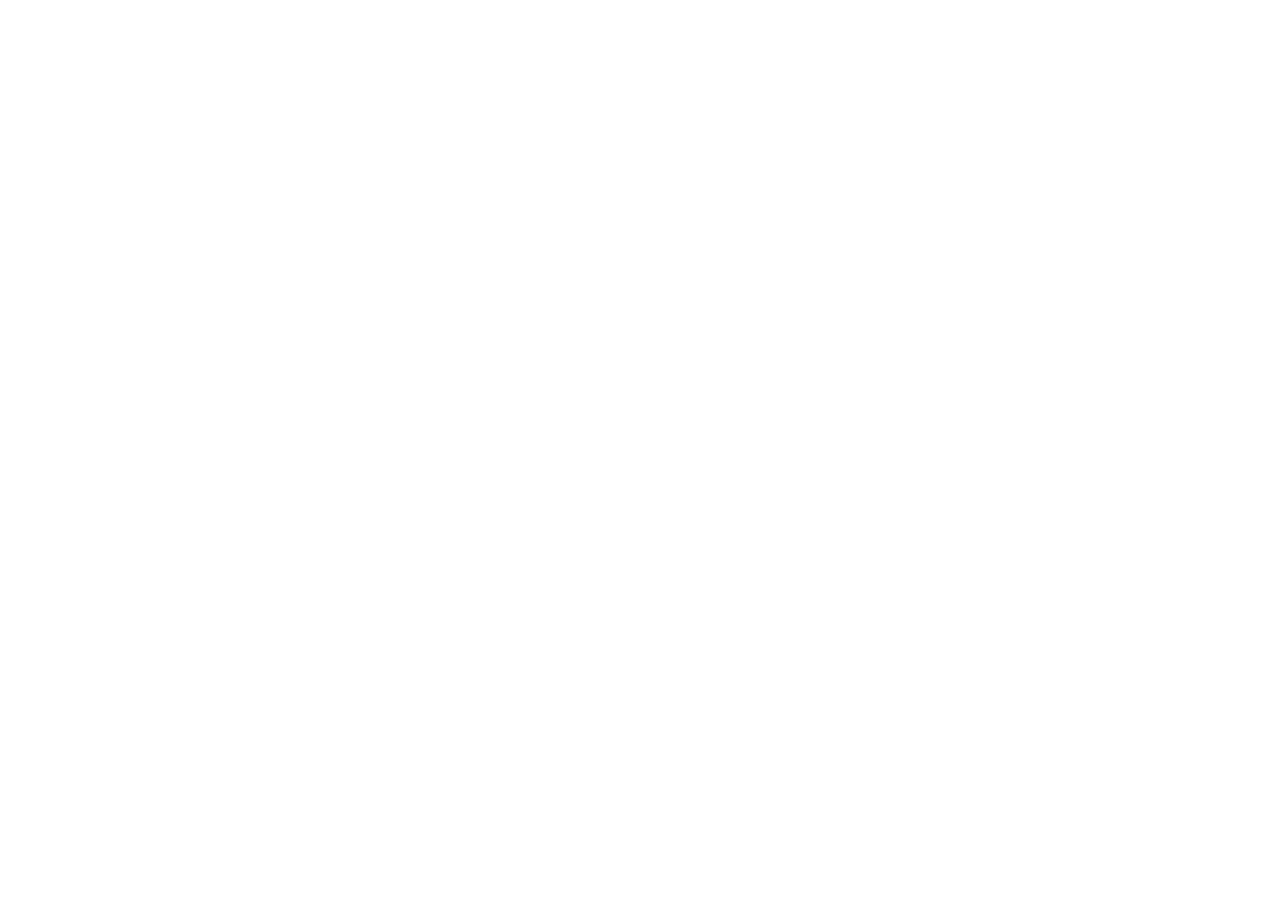
==== index.html @ d8683f19 "build machine operator dashboard with Supabase sync" ====
<!doctype html><html lang="th"><head><meta charset="UTF-8"/><meta name="viewport" content="width=device-width,initial-scale=1"/><meta name="theme-color" content="#111315"/><title>ระบบข้อมูลพนักงานขับเครื่องจักรหน้างาน</title></head><body><div id="root"></div><script type="module" src="/src/main.jsx"></script></body></html>
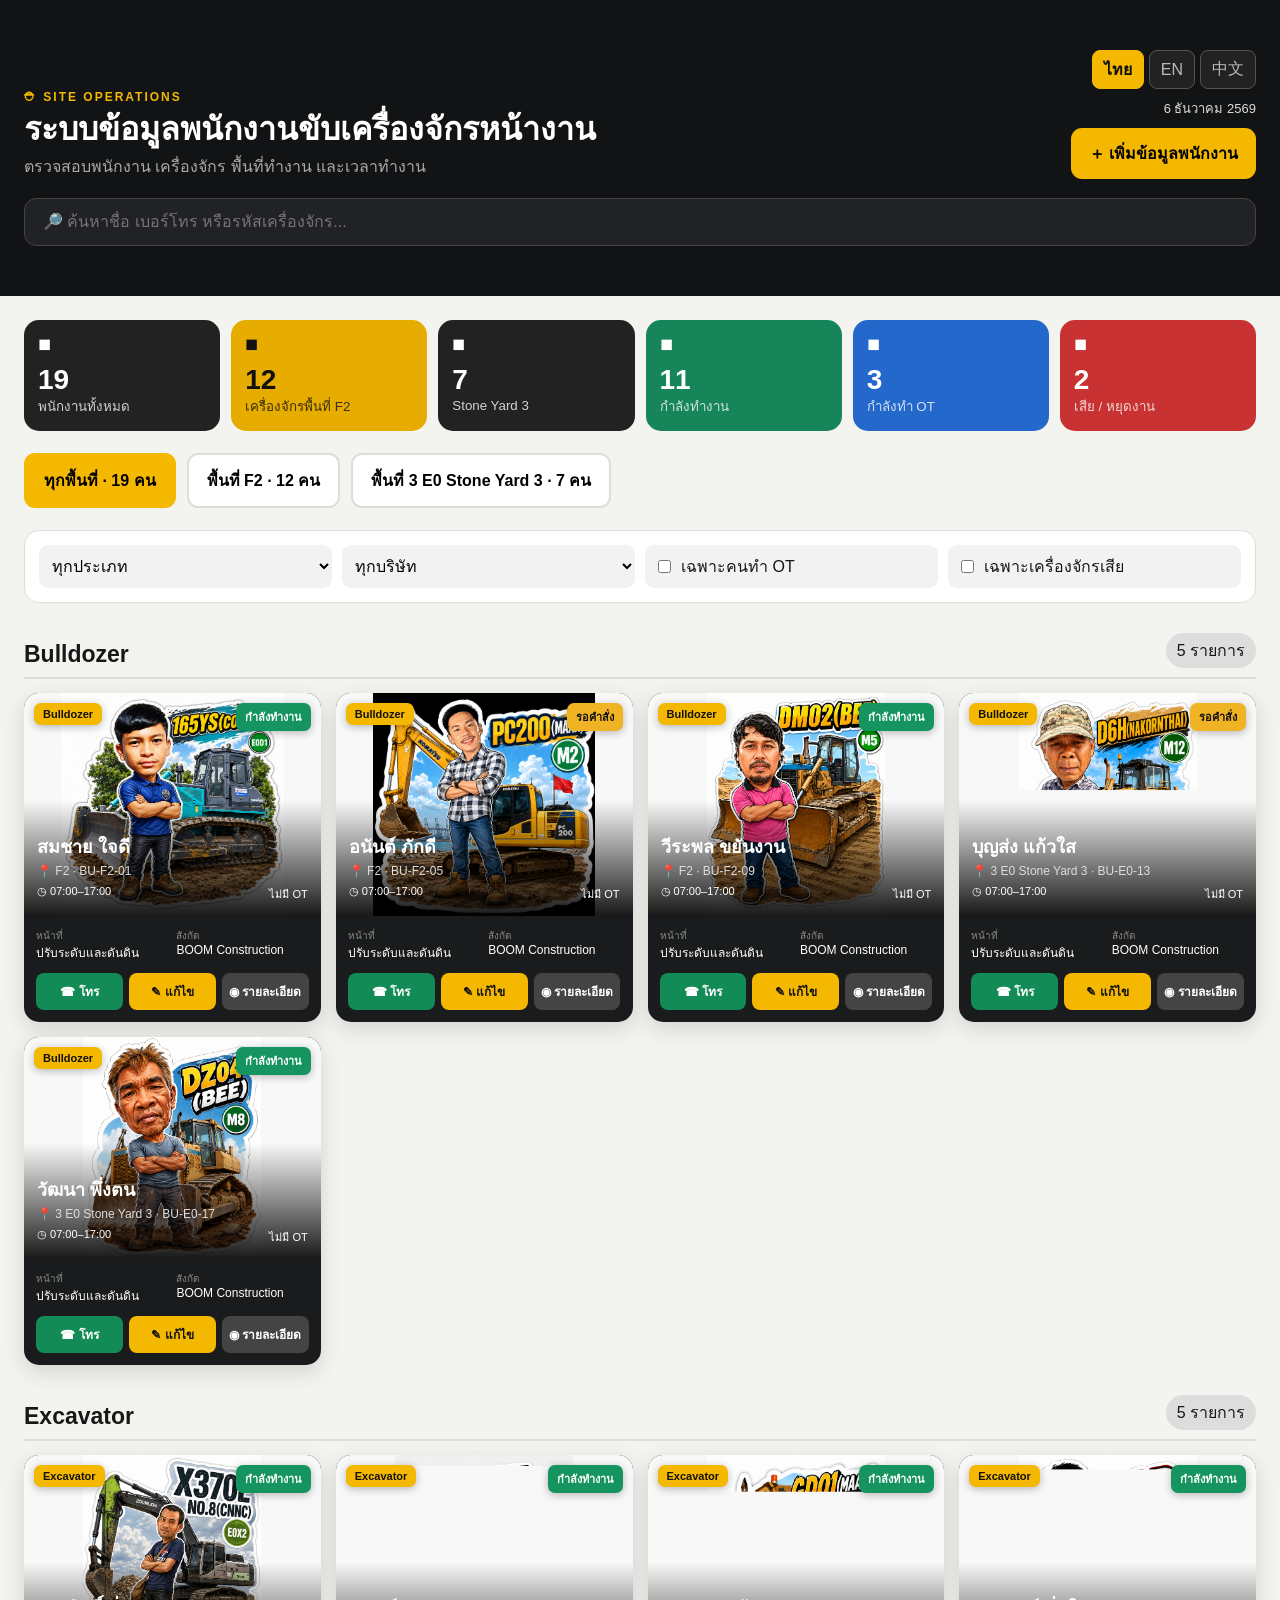
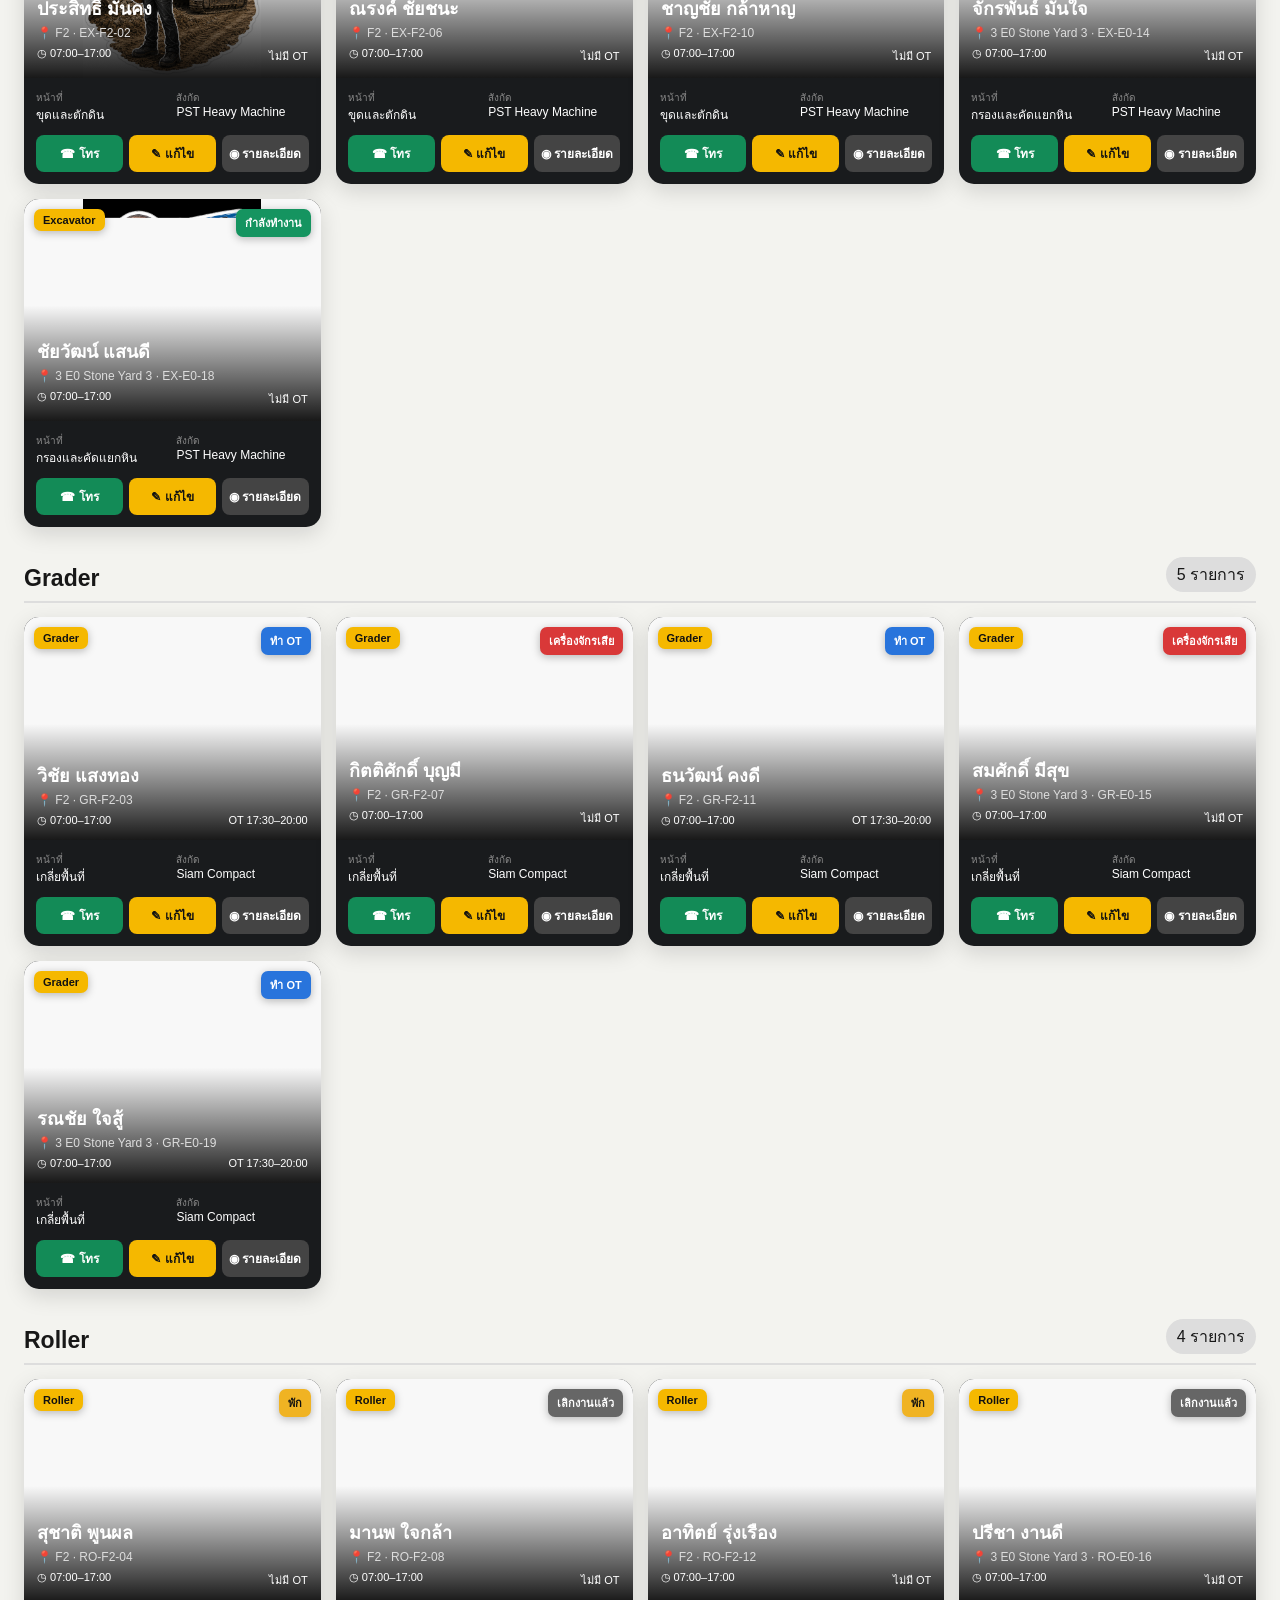
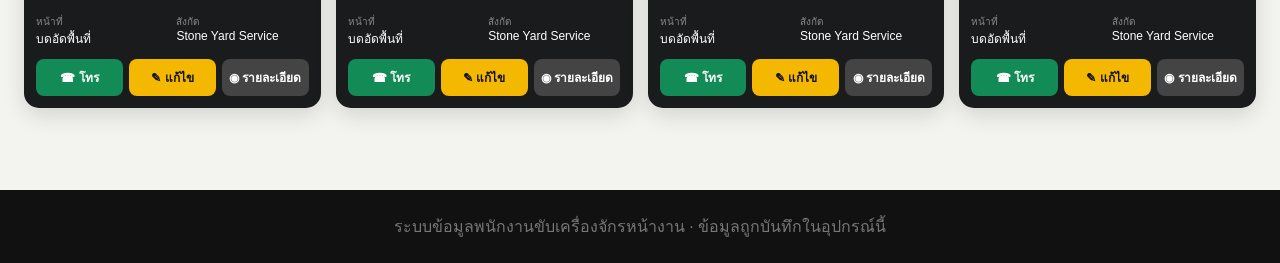
==== commit 33c8d37c: "make standalone dashboard the default page" ====
--- a/index.html
+++ b/index.html
@@ -1 +1,12 @@
-<!doctype html><html lang="th"><head><meta charset="UTF-8"/><meta name="viewport" content="width=device-width,initial-scale=1"/><meta name="theme-color" content="#111315"/><title>ระบบข้อมูลพนักงานขับเครื่องจักรหน้างาน</title></head><body><div id="root"></div><script type="module" src="/src/main.jsx"></script></body></html>
+<!doctype html>
+<html lang="th">
+  <head>
+    <meta charset="utf-8">
+    <meta name="viewport" content="width=device-width,initial-scale=1">
+    <meta http-equiv="refresh" content="0;url=open.html">
+    <title>Machine Operator Dashboard</title>
+  </head>
+  <body>
+    <p><a href="open.html">เปิดระบบข้อมูลพนักงานขับเครื่องจักร</a></p>
+  </body>
+</html>
